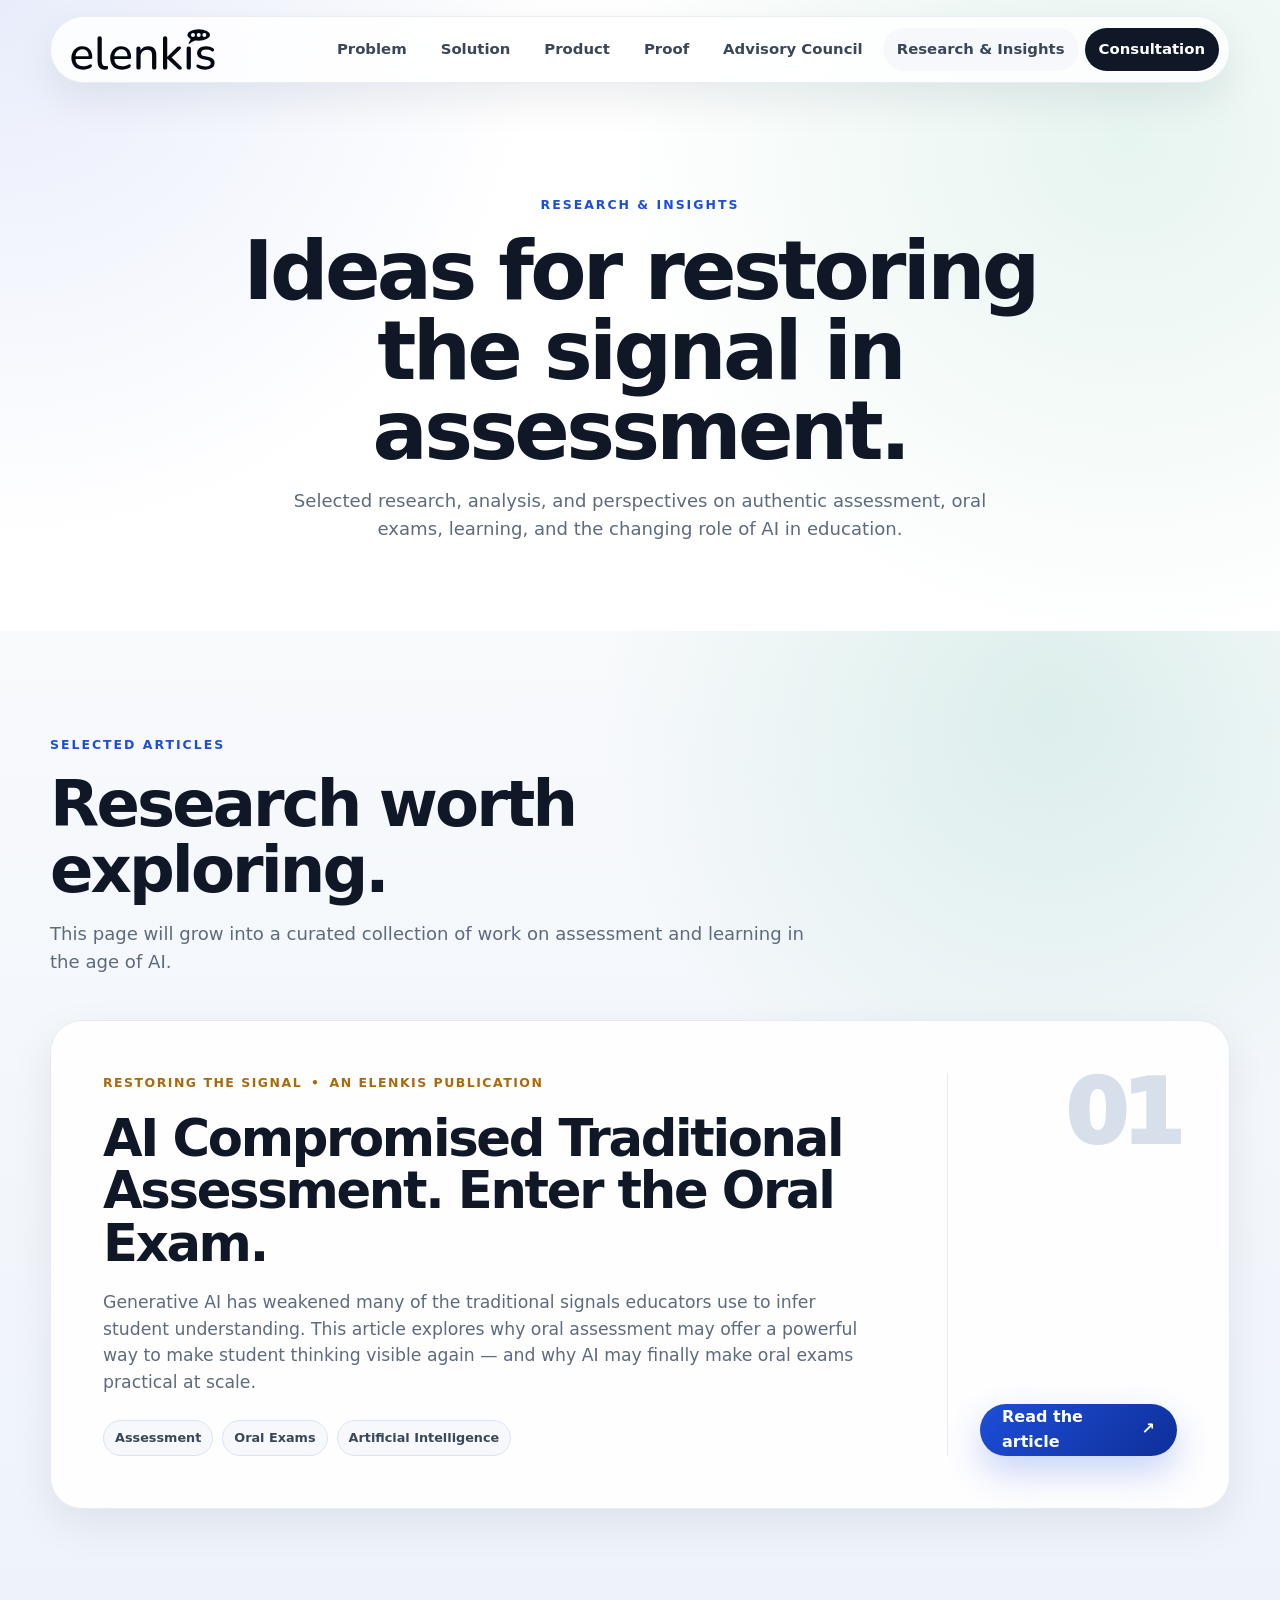
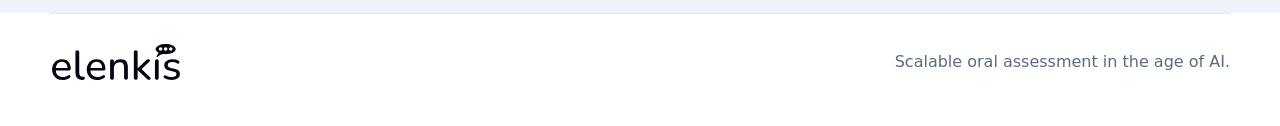
==== research-insights.html @ 53336874 "Add files via upload" ====
<!doctype html>
<html lang="en">
<head>
  <meta charset="utf-8" />
  <meta name="viewport" content="width=device-width, initial-scale=1" />
  <title>Research &amp; Insights | Elenkis</title>
  <meta name="description" content="Research, analysis, and selected articles on assessment, oral exams, learning, and AI from Elenkis and Restoring the Signal." />
  <link rel="icon" href="assets/elenkis-logo-dark.svg" type="image/svg+xml" />
  <link rel="stylesheet" href="styles.css" />
</head>
<body>
  <header class="site-header" aria-label="Primary navigation">
    <a class="brand" href="index.html#top" aria-label="Elenkis home">
      <img src="assets/elenkis-logo-dark.svg" alt="Elenkis" />
    </a>
    <nav class="nav-links" aria-label="Site sections">
      <a href="index.html#problem">Problem</a>
      <a href="index.html#solution">Solution</a>
      <a href="index.html#product">Product</a>
      <a href="index.html#proof">Proof</a>
      <a href="index.html#team">Advisory Council</a>
      <a href="research-insights.html" aria-current="page">Research &amp; Insights</a>
      <a class="nav-cta" href="index.html#contact">Consultation</a>
    </nav>
  </header>

  <main id="top">
    <section class="research-hero section-pad">
      <div class="section-heading center research-heading">
        <p class="eyebrow">Research &amp; Insights</p>
        <h1>Ideas for restoring the signal in assessment.</h1>
        <p>Selected research, analysis, and perspectives on authentic assessment, oral exams, learning, and the changing role of AI in education.</p>
      </div>
    </section>

    <section class="research-library" aria-labelledby="selected-articles-heading">
      <div class="research-library-inner">
        <div class="section-heading research-section-heading">
          <p class="eyebrow">Selected articles</p>
          <h2 id="selected-articles-heading">Research worth exploring.</h2>
          <p>This page will grow into a curated collection of work on assessment and learning in the age of AI.</p>
        </div>

        <article class="insight-card">
          <div class="insight-card-copy">
            <div class="insight-meta">
              <span>Restoring the Signal</span>
              <span aria-hidden="true">•</span>
              <span>An Elenkis Publication</span>
            </div>
            <h3>AI Compromised Traditional Assessment. Enter the Oral Exam.</h3>
            <p>Generative AI has weakened many of the traditional signals educators use to infer student understanding. This article explores why oral assessment may offer a powerful way to make student thinking visible again — and why AI may finally make oral exams practical at scale.</p>
            <div class="insight-tags" aria-label="Article topics">
              <span>Assessment</span>
              <span>Oral Exams</span>
              <span>Artificial Intelligence</span>
            </div>
          </div>
          <div class="insight-card-action">
            <span class="insight-index" aria-hidden="true">01</span>
            <a class="button primary" href="https://lab.elenkis.com/ai-compromised-assessment-enter-the-oral-exam/" target="_blank" rel="noopener noreferrer">Read the article <span aria-hidden="true">↗</span></a>
          </div>
        </article>
      </div>
    </section>
  </main>

  <footer class="site-footer">
    <img src="assets/elenkis-logo-dark.svg" alt="Elenkis" />
    <p>Scalable oral assessment in the age of AI.</p>
  </footer>
</body>
</html>
---- styles.css ----
:root {
  --ink: #101827;
  --muted: #5e6a7e;
  --line: #e6ebf2;
  --soft: #f6f8fc;
  --white: #ffffff;
  --blue: #1d4ed8;
  --blue-dark: #0f2f99;
  --blue-soft: #e8efff;
  --green: #38a987;
  --gold: #c5963b;
  --shadow: 0 24px 70px rgba(15, 23, 42, 0.11);
  --shadow-soft: 0 14px 40px rgba(15, 23, 42, 0.08);
  --radius-lg: 32px;
  --radius-md: 22px;
  --max: 1180px;
}

* {
  box-sizing: border-box;
}

html {
  scroll-behavior: smooth;
}

body {
  margin: 0;
  font-family: Inter, ui-sans-serif, system-ui, -apple-system, BlinkMacSystemFont, "Segoe UI", sans-serif;
  color: var(--ink);
  background:
    radial-gradient(circle at top left, rgba(29, 78, 216, 0.10), transparent 34rem),
    radial-gradient(circle at 88% 8%, rgba(56, 169, 135, 0.12), transparent 32rem),
    var(--white);
  line-height: 1.55;
}

img {
  display: block;
  max-width: 100%;
}

a {
  color: inherit;
  text-decoration: none;
}

p {
  margin: 0;
}

h1, h2, h3 {
  margin: 0;
  line-height: 1.04;
  letter-spacing: -0.045em;
}

h1 {
  font-size: clamp(3rem, 8vw, 6.6rem);
}

h2 {
  font-size: clamp(2.25rem, 5vw, 4.6rem);
}

h3 {
  font-size: clamp(1.55rem, 3vw, 2.45rem);
}

.site-header {
  position: sticky;
  top: 0;
  z-index: 20;
  display: flex;
  align-items: center;
  justify-content: space-between;
  gap: 2rem;
  width: min(var(--max), calc(100% - 32px));
  margin: 16px auto 0;
  padding: 10px 10px 10px 18px;
  background: rgba(255, 255, 255, 0.82);
  border: 1px solid rgba(230, 235, 242, 0.86);
  border-radius: 999px;
  backdrop-filter: blur(16px);
  box-shadow: 0 16px 40px rgba(15, 23, 42, 0.08);
}

.brand {
  display: inline-flex;
  align-items: center;
  min-width: 128px;
}

.brand img {
  width: 148px;
  height: auto;
}

.nav-links {
  display: flex;
  align-items: center;
  gap: 6px;
  color: #3b4659;
  font-weight: 700;
  font-size: 0.93rem;
}

.nav-links a {
  padding: 10px 14px;
  border-radius: 999px;
}

.nav-links a:hover {
  background: var(--soft);
}

.nav-links .nav-cta {
  color: var(--white);
  background: var(--ink);
}

.nav-links .nav-cta:hover {
  background: var(--blue);
}

.section-pad {
  width: min(var(--max), calc(100% - 32px));
  margin: 0 auto;
  padding: 104px 0;
}

.hero {
  display: block;
  min-height: auto;
  padding-top: 96px;
  padding-bottom: 80px;
}

.eyebrow {
  color: var(--blue);
  text-transform: uppercase;
  letter-spacing: 0.16em;
  font-size: 0.78rem;
  font-weight: 900;
}

.hero-copy {
  display: grid;
  justify-items: center;
  gap: 24px;
  max-width: 1040px;
  margin: 0 auto;
  text-align: center;
}

.hero h1 {
  max-width: 1000px;
  font-size: clamp(3.2rem, 6.4vw, 5.5rem);
  line-height: 0.98;
}

.hero-subtitle {
  max-width: 860px;
  color: #2d374b;
  font-size: clamp(1.3rem, 2.6vw, 2rem);
  line-height: 1.35;
}

.hero-body {
  max-width: 790px;
  color: var(--muted);
  font-size: 1.12rem;
}

.hero-actions {
  display: flex;
  justify-content: center;
  flex-wrap: wrap;
  gap: 14px;
  padding-top: 8px;
}

.hero-showcase {
  position: relative;
  width: min(1050px, 100%);
  margin: 64px auto 0;
  padding: 16px;
  border: 1px solid var(--line);
  border-radius: var(--radius-lg);
  background:
    radial-gradient(circle at 85% 18%, rgba(56, 169, 135, 0.14), transparent 24rem),
    linear-gradient(145deg, #f8faff, #edf3fb);
  box-shadow: var(--shadow);
}

.hero-product-frame {
  height: clamp(460px, 54vw, 640px);
  border: 1px solid #dbe4f0;
  border-radius: 24px;
  overflow: hidden;
  background: #f5f7fa;
}

.hero-product-frame img {
  width: 100%;
  height: 100%;
  object-fit: cover;
  object-position: center top;
}

.hero-result-card {
  position: absolute;
  right: 42px;
  bottom: 42px;
  display: flex;
  align-items: center;
  gap: 16px;
  width: min(340px, calc(100% - 84px));
  padding: 18px;
  border: 1px solid #dfe7f2;
  border-radius: 22px;
  background: rgba(255, 255, 255, 0.95);
  box-shadow: 0 20px 50px rgba(15, 23, 42, 0.18);
  backdrop-filter: blur(12px);
}

.hero-result-ring {
  display: grid;
  place-items: center;
  flex: 0 0 76px;
  width: 76px;
  height: 76px;
  color: #087b2a;
  font-size: 1.65rem;
  font-weight: 950;
  border-radius: 50%;
  background:
    radial-gradient(circle at center, white 48%, transparent 50%),
    conic-gradient(#07822c 90%, #dbe5f2 0);
}

.hero-result-card strong {
  display: block;
  color: #087b2a;
  font-size: 1.1rem;
}

.hero-result-card p {
  margin-top: 5px;
  color: var(--muted);
  font-size: 0.9rem;
  line-height: 1.35;
}

.button {
  display: inline-flex;
  align-items: center;
  justify-content: center;
  min-height: 52px;
  padding: 0 22px;
  border-radius: 999px;
  font-weight: 850;
  transition: transform 160ms ease, box-shadow 160ms ease, background 160ms ease;
}

.button:hover {
  transform: translateY(-2px);
}

.button.primary {
  color: var(--white);
  background: linear-gradient(135deg, var(--blue), var(--blue-dark));
  box-shadow: 0 16px 36px rgba(29, 78, 216, 0.24);
}

.button.secondary {
  color: var(--ink);
  background: var(--white);
  border: 1px solid var(--line);
  box-shadow: var(--shadow-soft);
}

.hero-visual {
  position: relative;
  min-height: 560px;
  border: 1px solid rgba(230, 235, 242, 0.9);
  border-radius: var(--radius-lg);
  background:
    linear-gradient(150deg, rgba(255, 255, 255, 0.96), rgba(246, 248, 252, 0.88)),
    radial-gradient(circle at center, rgba(56, 169, 135, 0.18), transparent 22rem);
  overflow: hidden;
  box-shadow: var(--shadow);
}

.hero-visual::before {
  content: "";
  position: absolute;
  inset: 24px;
  border: 1px solid rgba(16, 24, 39, 0.05);
  border-radius: 26px;
}

.orb-wrap {
  position: absolute;
  inset: 8% 8% auto;
  display: grid;
  place-items: center;
}

.orb {
  width: min(80%, 380px);
  animation: float 7s ease-in-out infinite;
}

.conversation-card {
  position: absolute;
  width: min(86%, 420px);
  padding: 22px;
  background: rgba(255, 255, 255, 0.92);
  border: 1px solid var(--line);
  border-radius: 24px;
  box-shadow: var(--shadow-soft);
}

.conversation-card strong {
  display: block;
  font-size: 1.1rem;
  letter-spacing: -0.02em;
}

.conversation-card p {
  margin-top: 8px;
  color: var(--muted);
  font-size: 0.96rem;
}

.card-label {
  display: inline-flex;
  margin-bottom: 10px;
  color: var(--blue);
  font-size: 0.78rem;
  font-weight: 900;
  letter-spacing: 0.12em;
  text-transform: uppercase;
}

.question-card {
  left: 30px;
  bottom: 34px;
}

.score-card {
  right: 28px;
  bottom: 172px;
  display: flex;
  align-items: center;
  gap: 16px;
  width: min(78%, 340px);
}

.score-ring {
  display: grid;
  place-items: center;
  flex: 0 0 76px;
  width: 76px;
  height: 76px;
  color: var(--ink);
  font-size: 1.7rem;
  font-weight: 900;
  border-radius: 50%;
  background:
    radial-gradient(circle at center, white 48%, transparent 50%),
    conic-gradient(var(--blue) 78%, #dbe5f2 0);
}

.section-heading {
  display: grid;
  gap: 16px;
  max-width: 850px;
  margin-bottom: 44px;
}

.section-heading.center {
  margin-inline: auto;
  text-align: center;
}

.section-heading.narrow {
  max-width: 760px;
}

.section-heading p:not(.eyebrow) {
  color: var(--muted);
  font-size: 1.13rem;
}

.problem-section {
  padding-top: 60px;
}

.problem-grid {
  display: grid;
  grid-template-columns: 1.2fr 0.8fr;
  gap: 24px;
  align-items: stretch;
}

.stat-card,
.quote-stack,
.image-card,
.screenshot-card,
.benefit-grid article,
.testimonial-grid blockquote,
.contact-card {
  border: 1px solid var(--line);
  background: rgba(255, 255, 255, 0.88);
  box-shadow: var(--shadow-soft);
}

.stat-card {
  display: grid;
  align-items: center;
  min-height: 300px;
  padding: 18px;
  border-radius: var(--radius-lg);
  overflow: hidden;
}

.stat-card img {
  width: 100%;
  border-radius: 22px;
}

.quote-stack {
  display: grid;
  gap: 14px;
  padding: 18px;
  border-radius: var(--radius-lg);
}

.mini-source-card {
  display: grid;
  align-content: center;
  min-height: 106px;
  padding: 20px;
  border-left: 5px solid var(--gold);
  border-radius: 18px;
  background: var(--white);
}

.mini-source-card span {
  color: var(--gold);
  font-size: 0.74rem;
  font-weight: 900;
  letter-spacing: 0.14em;
  text-transform: uppercase;
}

.mini-source-card strong {
  display: block;
  margin-top: 8px;
  line-height: 1.32;
}

.split-panel {
  display: grid;
  grid-template-columns: minmax(0, 0.85fr) minmax(340px, 1fr);
  gap: 24px;
  align-items: stretch;
}

.oral-benefit-grid {
  display: grid;
  grid-template-columns: repeat(3, minmax(0, 1fr));
  gap: 20px;
  margin-top: 0;
}

.oral-benefit-grid article {
  display: grid;
  align-content: start;
  gap: 15px;
  min-height: 265px;
  padding: 32px;
  border: 1px solid var(--line);
  border-radius: var(--radius-md);
  background: rgba(255, 255, 255, 0.9);
  box-shadow: var(--shadow-soft);
}

.oral-benefit-number {
  display: grid;
  place-items: center;
  width: 54px;
  height: 54px;
  color: #a96a09;
  font-weight: 950;
  border-radius: 17px;
  background: #fff5df;
}

.oral-benefit-grid h3 {
  font-size: 1.55rem;
  letter-spacing: -0.035em;
}

.oral-benefit-grid p {
  color: var(--muted);
}

.oral-evidence-grid {
  display: grid;
  grid-template-columns: repeat(3, minmax(0, 1fr));
  gap: 22px;
  margin-top: 26px;
}

.oral-evidence-grid figure {
  display: grid;
  place-items: center;
  margin: 0;
  padding: 14px;
  border: 1px solid var(--line);
  border-radius: var(--radius-md);
  background: var(--white);
  box-shadow: var(--shadow-soft);
}

.oral-evidence-grid img {
  width: 100%;
  border-radius: 12px;
}

.elephant-heading {
  max-width: var(--max);
  margin-top: 112px;
  margin-bottom: 44px;
}

.elephant-heading h2 {
  font-size: clamp(1.65rem, 5vw, 4.6rem);
}

.elephant-title-line {
  display: block;
}

.elephant-title-line:first-child {
  white-space: nowrap;
}

.image-card,
.scale-card {
  border-radius: var(--radius-lg);
  overflow: hidden;
}

.elephant-card img {
  width: 100%;
  height: 100%;
  object-fit: cover;
  min-height: 420px;
}

.scale-card {
  display: grid;
  align-content: center;
  gap: 24px;
  padding: clamp(28px, 5vw, 56px);
  color: var(--white);
  background:
    radial-gradient(circle at 90% 5%, rgba(56, 169, 135, 0.36), transparent 18rem),
    linear-gradient(135deg, #101827, #182642 62%, #1d4ed8);
  box-shadow: var(--shadow);
}

.scale-card .eyebrow {
  color: #9be2cc;
}

.scale-card h3 {
  max-width: 620px;
  font-size: clamp(2.35rem, 4.8vw, 4.35rem);
  line-height: 0.98;
}

.scale-card p:not(.eyebrow) {
  max-width: 620px;
  color: rgba(255, 255, 255, 0.76);
  font-size: 1.08rem;
}

.time-metrics {
  display: grid;
  grid-template-columns: repeat(2, minmax(0, 1fr));
  gap: 14px;
}

.time-metrics div {
  padding: 20px;
  border: 1px solid rgba(255, 255, 255, 0.14);
  border-radius: 22px;
  background: rgba(255, 255, 255, 0.08);
}

.time-metrics strong {
  display: block;
  font-size: clamp(2.5rem, 6vw, 4.8rem);
  line-height: 0.94;
  letter-spacing: -0.06em;
}

.time-metrics span {
  display: block;
  margin-top: 10px;
  color: rgba(255, 255, 255, 0.72);
  font-weight: 750;
}

.product-section {
  padding-bottom: 72px;
}

.workflow {
  display: grid;
  gap: 28px;
}

.workflow-row {
  display: grid;
  grid-template-columns: minmax(280px, 0.62fr) minmax(0, 1fr);
  gap: 28px;
  align-items: center;
  padding: 28px;
  border: 1px solid var(--line);
  border-radius: var(--radius-lg);
  background: var(--soft);
}

.workflow-row.reverse {
  grid-template-columns: minmax(0, 1fr) minmax(280px, 0.62fr);
}

.workflow-row.reverse .workflow-copy {
  grid-column: 2;
  grid-row: 1;
}

.workflow-row.reverse .screenshot-card {
  grid-column: 1;
  grid-row: 1;
}

.workflow-copy {
  display: grid;
  gap: 16px;
  padding: clamp(10px, 3vw, 28px);
}

.workflow-copy p {
  color: var(--muted);
  font-size: 1.05rem;
}

.step-number {
  display: grid;
  place-items: center;
  width: 58px;
  height: 58px;
  color: var(--blue);
  font-weight: 950;
  letter-spacing: -0.05em;
  border-radius: 18px;
  background: var(--blue-soft);
}

.screenshot-card {
  padding: 16px;
  border-radius: 26px;
  overflow: hidden;
}

.screenshot-card img {
  width: 100%;
  max-height: 540px;
  object-fit: contain;
  border-radius: 18px;
  background: #f7f8fb;
}

.screenshot-tall img {
  max-height: 620px;
}

.benefit-section {
  width: 100%;
  max-width: none;
  padding: 108px max(16px, calc((100vw - var(--max)) / 2));
  background:
    radial-gradient(circle at 18% 5%, rgba(56, 169, 135, 0.14), transparent 30rem),
    linear-gradient(180deg, #f8fafc, #eef3fb);
}

.benefit-grid {
  display: grid;
  grid-template-columns: repeat(3, minmax(0, 1fr));
  gap: 20px;
}

.benefit-grid article {
  position: relative;
  display: grid;
  gap: 12px;
  min-height: 235px;
  padding: 32px;
  border-radius: var(--radius-md);
  overflow: hidden;
}

.gold-bar {
  width: 54px;
  height: 6px;
  border-radius: 999px;
  background: var(--gold);
}

.benefit-grid h3 {
  font-size: 1.55rem;
  letter-spacing: -0.035em;
}

.benefit-grid p {
  color: var(--muted);
}

.proof-section {
  padding-bottom: 72px;
}

.testimonial-grid {
  display: grid;
  grid-template-columns: repeat(2, minmax(0, 1fr));
  gap: 24px;
}

.testimonial-grid blockquote {
  position: relative;
  margin: 0;
  padding: clamp(28px, 5vw, 44px);
  border-radius: var(--radius-lg);
}

.testimonial-grid blockquote::before {
  content: "“";
  position: absolute;
  top: 8px;
  left: 28px;
  color: rgba(197, 150, 59, 0.22);
  font-family: Georgia, serif;
  font-size: 8rem;
  line-height: 1;
}

.testimonial-grid p {
  position: relative;
  color: #273145;
  font-size: clamp(1.12rem, 2vw, 1.45rem);
  line-height: 1.5;
  font-style: italic;
}

.testimonial-grid cite {
  display: block;
  margin-top: 22px;
  color: var(--muted);
  font-style: normal;
  font-weight: 850;
}

.team-section {
  padding-top: 72px;
}

.team-grid {
  display: grid;
  grid-template-columns: repeat(4, minmax(0, 1fr));
  gap: 22px;
}

.team-card {
  position: relative;
  min-height: 185px;
  padding: 22px;
  border: 1px solid var(--line);
  border-top: 6px solid var(--gold);
  border-radius: 0 0 var(--radius-md) var(--radius-md);
  background: rgba(255, 255, 255, 0.92);
  box-shadow: var(--shadow-soft);
}

.team-card h3 {
  display: flex;
  align-items: center;
  gap: 8px;
  font-size: 1.35rem;
  line-height: 1.08;
  letter-spacing: -0.025em;
}

.team-card .team-second-name {
  margin-top: 6px;
}

.team-role {
  margin-top: 10px;
  color: #bd7910;
  font-weight: 900;
}

.team-bio {
  margin-top: 16px;
  color: var(--muted);
  font-size: 0.98rem;
  font-weight: 650;
  line-height: 1.45;
}

.team-link {
  display: inline-flex;
  align-items: center;
  flex: 0 0 auto;
  border-radius: 4px;
}

.team-link img {
  width: 20px;
  height: 20px;
}

.team-link:hover {
  opacity: 0.78;
}

.team-closing {
  margin-top: 56px;
  padding-top: 30px;
  color: var(--ink);
  font-size: clamp(1.25rem, 2.2vw, 1.75rem);
  font-weight: 900;
  text-align: center;
  border-top: 1px solid var(--line);
}

.contact-section {
  padding-top: 40px;
}

.contact-card {
  display: grid;
  justify-items: center;
  gap: 20px;
  padding: clamp(36px, 7vw, 76px);
  text-align: center;
  border-radius: 40px;
  background:
    radial-gradient(circle at 80% 18%, rgba(56, 169, 135, 0.16), transparent 20rem),
    radial-gradient(circle at 15% 80%, rgba(29, 78, 216, 0.12), transparent 22rem),
    var(--white);
}

.contact-card h2 {
  max-width: 880px;
}

.contact-card p:not(.eyebrow) {
  max-width: 710px;
  color: var(--muted);
  font-size: 1.1rem;
}

.site-footer {
  display: flex;
  align-items: center;
  justify-content: space-between;
  gap: 20px;
  width: min(var(--max), calc(100% - 32px));
  margin: 0 auto;
  padding: 28px 0 44px;
  color: var(--muted);
  border-top: 1px solid var(--line);
}

.site-footer img {
  width: 132px;
}

@keyframes float {
  0%, 100% { transform: translateY(0) rotate(0deg); }
  50% { transform: translateY(-14px) rotate(2deg); }
}

@media (max-width: 980px) {
  .nav-links a:not(.nav-cta) {
    display: none;
  }

  .hero,
  .problem-grid,
  .split-panel,
  .oral-benefit-grid,
  .oral-evidence-grid,
  .workflow-row,
  .workflow-row.reverse,
  .benefit-grid,
  .testimonial-grid,
  .team-grid {
    grid-template-columns: 1fr;
  }

  .team-grid {
    grid-template-columns: repeat(2, minmax(0, 1fr));
  }

  .workflow-row.reverse .workflow-copy,
  .workflow-row.reverse .screenshot-card {
    grid-column: auto;
    grid-row: auto;
  }

  .hero {
    min-height: auto;
  }

  .hero-visual {
    min-height: 520px;
  }
}

@media (max-width: 640px) {
  .site-header {
    width: calc(100% - 18px);
    margin-top: 9px;
    padding-left: 12px;
  }

  .brand img {
    width: 120px;
  }

  .nav-links {
    font-size: 0.82rem;
  }

  .nav-links .nav-cta {
    padding: 9px 12px;
  }

  .section-pad {
    width: min(100% - 22px, var(--max));
    padding: 76px 0;
  }

  .hero {
    padding-top: 52px;
  }

  .hero h1 {
    font-size: clamp(3rem, 15vw, 4.2rem);
  }

  .hero-actions {
    flex-direction: column;
  }

  .hero-showcase {
    margin-top: 44px;
    padding: 8px;
    border-radius: 24px;
  }

  .hero-product-frame {
    height: 360px;
    border-radius: 18px;
  }

  .hero-result-card {
    position: relative;
    right: auto;
    bottom: auto;
    width: calc(100% - 20px);
    margin: -34px auto 4px;
    padding: 14px;
  }

  .hero-result-ring {
    flex-basis: 64px;
    width: 64px;
    height: 64px;
    font-size: 1.35rem;
  }

  .button {
    width: 100%;
  }

  .hero-visual {
    min-height: 500px;
    border-radius: 24px;
  }

  .conversation-card {
    width: calc(100% - 38px);
  }

  .score-card {
    right: 19px;
    bottom: 186px;
  }

  .question-card {
    left: 19px;
    bottom: 22px;
  }

  .stat-card,
  .quote-stack,
  .workflow-row,
  .testimonial-grid blockquote,
  .contact-card {
    border-radius: 24px;
  }

  .time-metrics {
    grid-template-columns: 1fr;
  }

  .workflow-row {
    padding: 14px;
  }

  .team-grid {
    grid-template-columns: 1fr;
  }

  .team-card {
    min-height: 0;
  }

  .oral-benefit-grid article {
    min-height: 0;
  }

  .screenshot-card {
    padding: 10px;
  }

  .benefit-section {
    padding-block: 76px;
  }

  .site-footer {
    flex-direction: column;
    align-items: flex-start;
  }
}


/* Research & Insights */
.research-hero {
  padding-top: 112px;
  padding-bottom: 88px;
}

.research-heading {
  max-width: 980px;
  margin-bottom: 0;
}

.research-heading h1 {
  max-width: 920px;
  margin-inline: auto;
  font-size: clamp(3.2rem, 6.4vw, 5.5rem);
  line-height: 0.98;
}

.research-heading p:not(.eyebrow) {
  max-width: 760px;
  margin-inline: auto;
}

.research-library {
  width: 100%;
  padding: 104px max(16px, calc((100vw - var(--max)) / 2));
  background:
    radial-gradient(circle at 82% 8%, rgba(56, 169, 135, 0.14), transparent 28rem),
    linear-gradient(180deg, #f8fafc, #eef3fb);
}

.research-library-inner {
  width: 100%;
  max-width: var(--max);
  margin: 0 auto;
}

.research-section-heading {
  max-width: 760px;
}

.insight-card {
  display: grid;
  grid-template-columns: minmax(0, 1fr) 230px;
  gap: 40px;
  align-items: stretch;
  padding: clamp(30px, 5vw, 52px);
  border: 1px solid var(--line);
  border-radius: var(--radius-lg);
  background: rgba(255, 255, 255, 0.94);
  box-shadow: var(--shadow-soft);
}

.insight-card-copy {
  display: grid;
  align-content: start;
  gap: 20px;
  max-width: 780px;
}

.insight-meta {
  display: flex;
  flex-wrap: wrap;
  gap: 9px;
  color: #a96a09;
  font-size: 0.78rem;
  font-weight: 900;
  letter-spacing: 0.12em;
  text-transform: uppercase;
}

.insight-card h3 {
  max-width: 780px;
  font-size: clamp(2rem, 4vw, 3.4rem);
  line-height: 1.02;
}

.insight-card-copy > p {
  max-width: 760px;
  color: var(--muted);
  font-size: 1.08rem;
}

.insight-tags {
  display: flex;
  flex-wrap: wrap;
  gap: 9px;
  padding-top: 4px;
}

.insight-tags span {
  padding: 7px 11px;
  color: #3b4659;
  font-size: 0.8rem;
  font-weight: 800;
  border: 1px solid #dbe4f0;
  border-radius: 999px;
  background: var(--soft);
}

.insight-card-action {
  display: flex;
  flex-direction: column;
  align-items: stretch;
  justify-content: space-between;
  gap: 36px;
  padding-left: 32px;
  border-left: 1px solid var(--line);
}

.insight-index {
  color: #d7dfeb;
  font-size: clamp(4rem, 7vw, 6.5rem);
  font-weight: 950;
  line-height: 0.9;
  letter-spacing: -0.07em;
  text-align: right;
}

.insight-card-action .button {
  width: 100%;
  gap: 9px;
}

.nav-links a[aria-current="page"] {
  background: var(--soft);
}

@media (max-width: 980px) {
  .insight-card {
    grid-template-columns: 1fr;
  }

  .insight-card-action {
    flex-direction: row;
    align-items: center;
    padding-left: 0;
    padding-top: 24px;
    border-left: 0;
    border-top: 1px solid var(--line);
  }

  .insight-index {
    text-align: left;
  }
}

@media (max-width: 640px) {
  .research-hero {
    padding-top: 64px;
    padding-bottom: 64px;
  }

  .research-library {
    padding-block: 76px;
  }

  .insight-card {
    gap: 28px;
    padding: 26px;
    border-radius: 24px;
  }

  .insight-card-action {
    flex-direction: column;
    align-items: stretch;
  }

  .insight-index {
    display: none;
  }
}
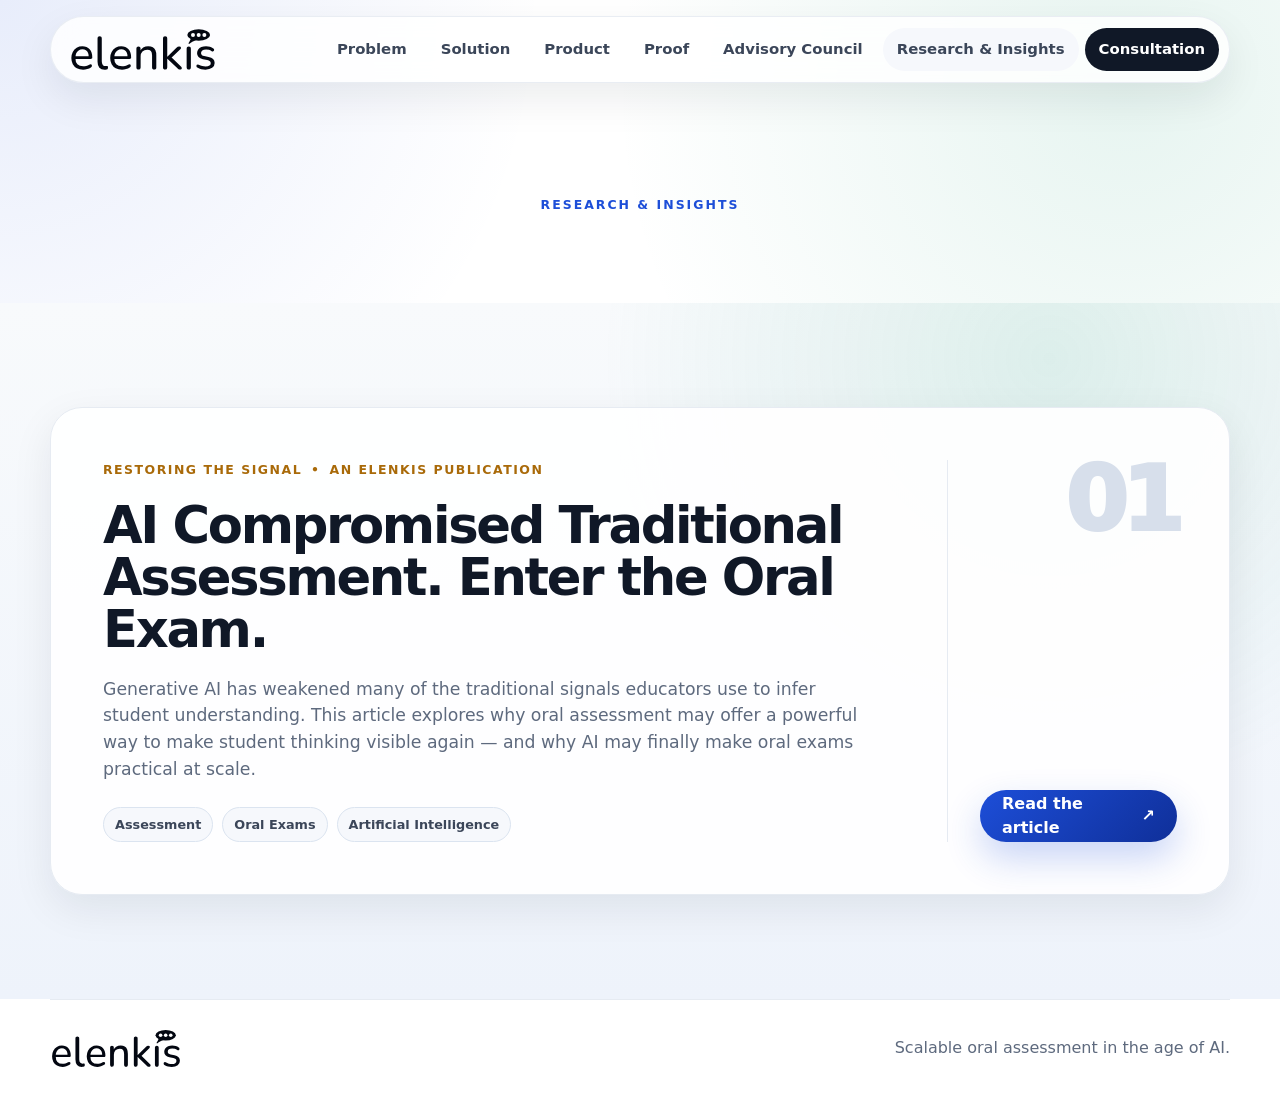
==== commit 5fce2397: "Add files via upload" ====
--- a/research-insights.html
+++ b/research-insights.html
@@ -28,19 +28,11 @@
     <section class="research-hero section-pad">
       <div class="section-heading center research-heading">
         <p class="eyebrow">Research &amp; Insights</p>
-        <h1>Ideas for restoring the signal in assessment.</h1>
-        <p>Selected research, analysis, and perspectives on authentic assessment, oral exams, learning, and the changing role of AI in education.</p>
       </div>
     </section>
 
-    <section class="research-library" aria-labelledby="selected-articles-heading">
+    <section class="research-library" aria-label="Selected articles">
       <div class="research-library-inner">
-        <div class="section-heading research-section-heading">
-          <p class="eyebrow">Selected articles</p>
-          <h2 id="selected-articles-heading">Research worth exploring.</h2>
-          <p>This page will grow into a curated collection of work on assessment and learning in the age of AI.</p>
-        </div>
-
         <article class="insight-card">
           <div class="insight-card-copy">
             <div class="insight-meta">
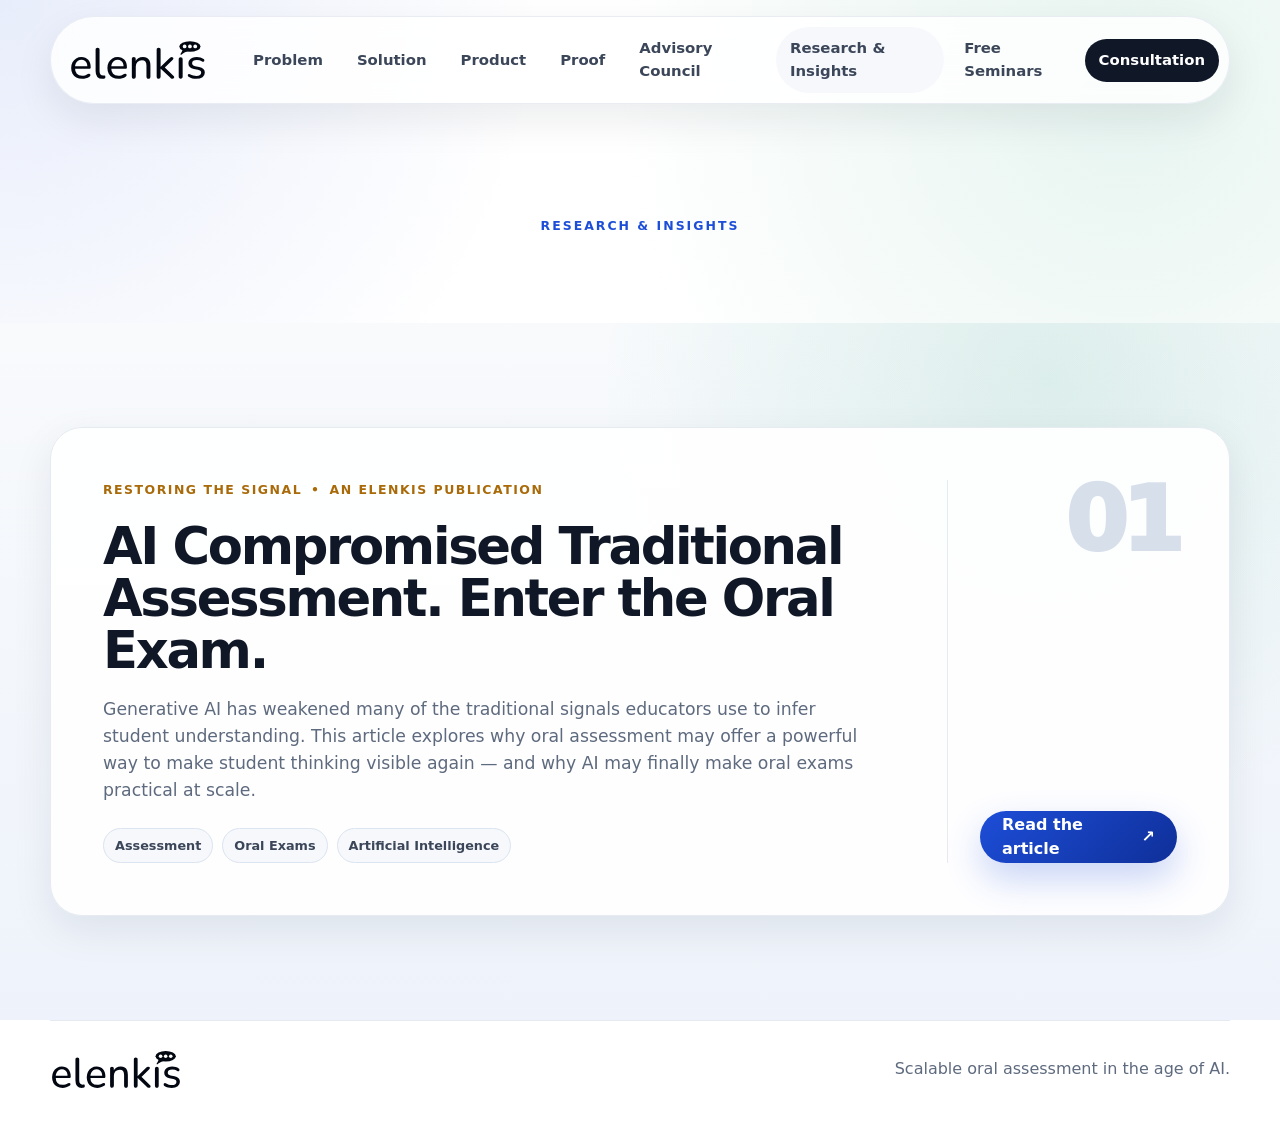
==== commit 241ce702: "Add free Elenkis seminars page" ====
--- a/research-insights.html
+++ b/research-insights.html
@@ -20,6 +20,7 @@
       <a href="index.html#proof">Proof</a>
       <a href="index.html#team">Advisory Council</a>
       <a href="research-insights.html" aria-current="page">Research &amp; Insights</a>
+      <a class="nav-seminars" href="seminars.html">Free Seminars</a>
       <a class="nav-cta" href="index.html#contact">Consultation</a>
     </nav>
   </header>
--- a/styles.css
+++ b/styles.css
@@ -900,7 +900,7 @@
 }
 
 @media (max-width: 980px) {
-  .nav-links a:not(.nav-cta) {
+  .nav-links a:not(.nav-cta, .nav-seminars) {
     display: none;
   }
 
@@ -1237,3 +1237,15 @@
     display: none;
   }
 }
+
+.seminar-agenda {
+  grid-template-columns: 1fr;
+}
+
+.seminar-agenda h3 {
+  font-size: clamp(1.25rem, 3vw, 1.75rem);
+}
+
+#request {
+  scroll-margin-top: 6rem;
+}
